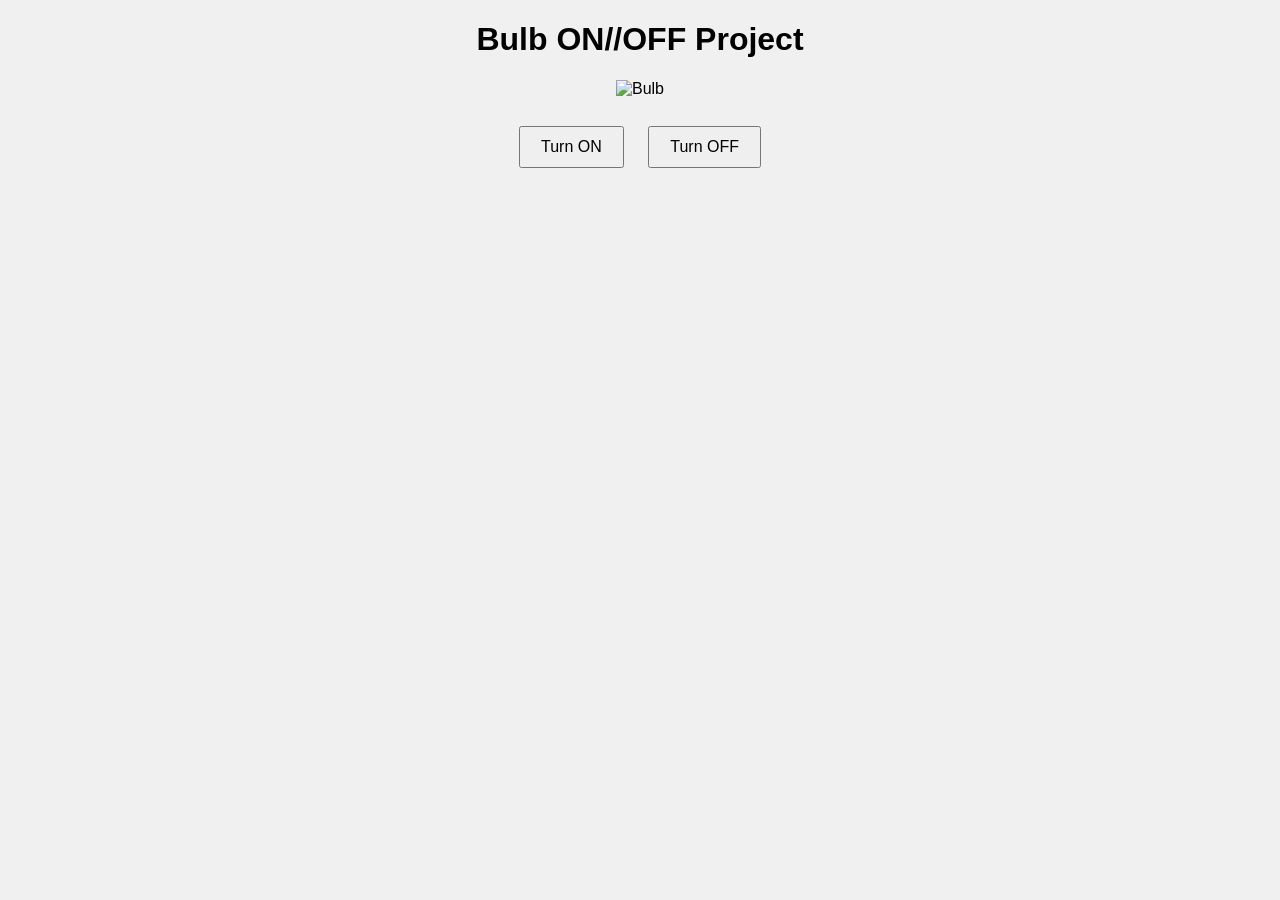
==== index.html @ d13bc707 "Add files via upload" ====
<!DOCTYPE html>
<html>
    <head>
        <title>Bulb ON OFF</title>
        <link rel="stylesheet" href="style.css">
        <body>
            <h1>Bulb ON//OFF Project</h1>
            <img id="bulb" src="https://www.w3schools.com/js/pic_bulboff.gif" alt="Bulb">
            <br><br>
            <button onclick="turnOn()">Turn ON</button>
            <button onclick="turnOff()">Turn OFF</button>
            <script src="script.js"></script>
        </body>
    </head>
</html>
---- style.css ----
body{
    text-align: center;
    font-family: arial;
    background-color: #f0f0f0;
}
img{
    width: 150px;
}
button{
    padding: 10px 20px;
    margin: 10px;
    font-size: 16px;
    cursor: pointer;
}
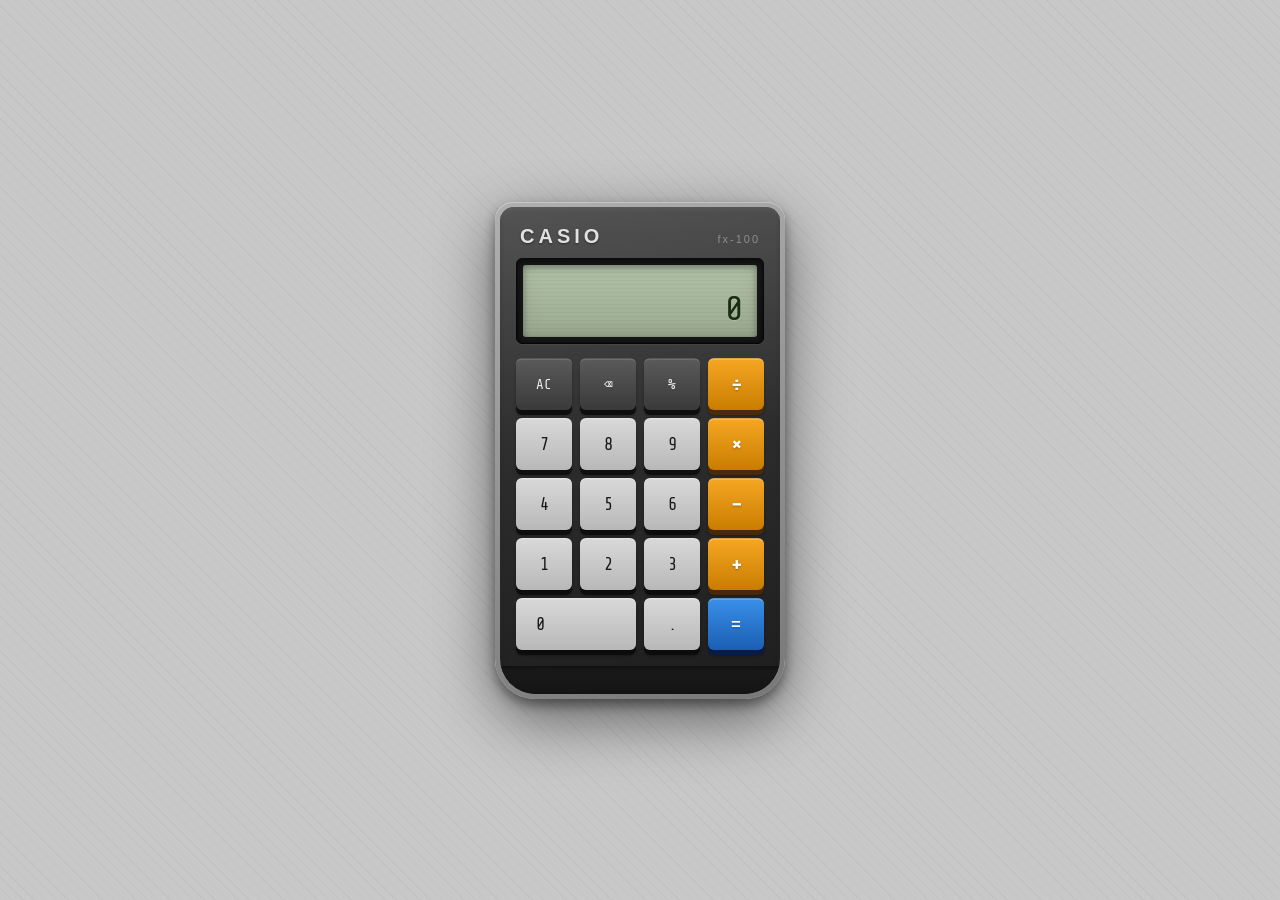
==== commit 3382ca96: "Add files via upload" ====
--- a/index.html
+++ b/index.html
@@ -1,15 +1,69 @@
 <!DOCTYPE html>
-<html>
-    <head>
-        <title>Bulb ON OFF</title>
-        <link rel="stylesheet" href="style.css">
-        <body>
-            <h1>Bulb ON//OFF Project</h1>
-            <img id="bulb" src="https://www.w3schools.com/js/pic_bulboff.gif" alt="Bulb">
-            <br><br>
-            <button onclick="turnOn()">Turn ON</button>
-            <button onclick="turnOff()">Turn OFF</button>
-            <script src="script.js"></script>
-        </body>
-    </head>
+<html lang="en">
+<head>
+  <meta charset="UTF-8" />
+  <meta name="viewport" content="width=device-width, initial-scale=1.0"/>
+  <title>Calculator</title>
+  <link rel="stylesheet" href="style.css" />
+</head>
+<body>
+
+  <div class="body-outer">
+    <div class="body-inner">
+
+      <!-- Brand -->
+      <div class="brand">
+        <span class="brand-name">CASIO</span>
+        <span class="brand-model">fx-100</span>
+      </div>
+
+      <!-- LCD Screen -->
+      <div class="screen-bezel">
+        <div class="screen">
+          <div class="screen-expr" id="expression">&nbsp;</div>
+          <div class="screen-result" id="result">0</div>
+        </div>
+      </div>
+
+      <!-- Buttons -->
+      <div class="keypad">
+
+        <!-- Row 1 -->
+        <button class="key key-fn" data-action="clear">AC</button>
+        <button class="key key-fn" data-action="delete">⌫</button>
+        <button class="key key-fn" data-value="%">%</button>
+        <button class="key key-op" data-value="/">÷</button>
+
+        <!-- Row 2 -->
+        <button class="key key-num" data-value="7">7</button>
+        <button class="key key-num" data-value="8">8</button>
+        <button class="key key-num" data-value="9">9</button>
+        <button class="key key-op" data-value="*">×</button>
+
+        <!-- Row 3 -->
+        <button class="key key-num" data-value="4">4</button>
+        <button class="key key-num" data-value="5">5</button>
+        <button class="key key-num" data-value="6">6</button>
+        <button class="key key-op" data-value="-">−</button>
+
+        <!-- Row 4 -->
+        <button class="key key-num" data-value="1">1</button>
+        <button class="key key-num" data-value="2">2</button>
+        <button class="key key-num" data-value="3">3</button>
+        <button class="key key-op" data-value="+">+</button>
+
+        <!-- Row 5 -->
+        <button class="key key-num key-zero" data-value="0">0</button>
+        <button class="key key-num" data-value=".">.</button>
+        <button class="key key-eq" data-action="equals">=</button>
+
+      </div>
+
+      <!-- Bottom lip -->
+      <div class="bottom-lip"></div>
+    </div>
+  </div>
+
+  <script src="script.js"></script>
+</body>
 </html>
--- a/style.css
+++ b/style.css
@@ -1,14 +1,257 @@
-body{
-    text-align: center;
-    font-family: arial;
-    background-color: #f0f0f0;
-}
-img{
-    width: 150px;
-}
-button{
-    padding: 10px 20px;
-    margin: 10px;
-    font-size: 16px;
-    cursor: pointer;
-}
+@import url('https://fonts.googleapis.com/css2?family=Share+Tech+Mono&display=swap');
+
+*, *::before, *::after {
+  box-sizing: border-box;
+  margin: 0;
+  padding: 0;
+}
+
+body {
+  min-height: 100vh;
+  display: flex;
+  align-items: center;
+  justify-content: center;
+  background: #c8c8c8;
+  background-image:
+    repeating-linear-gradient(
+      45deg,
+      rgba(0,0,0,0.03) 0px,
+      rgba(0,0,0,0.03) 1px,
+      transparent 1px,
+      transparent 8px
+    );
+  font-family: 'Share Tech Mono', monospace;
+}
+
+/* ── Outer body (casing shadow/depth) ── */
+.body-outer {
+  border-radius: 18px 18px 40px 40px;
+  padding: 5px;
+  background: linear-gradient(160deg, #b0b0b0 0%, #787878 100%);
+  box-shadow:
+    0 20px 60px rgba(0,0,0,0.5),
+    0 6px 12px rgba(0,0,0,0.4),
+    inset 0 1px 0 rgba(255,255,255,0.3);
+}
+
+/* ── Main plastic body ── */
+.body-inner {
+  width: 280px;
+  border-radius: 14px 14px 36px 36px;
+  background: linear-gradient(170deg, #4a4a4a 0%, #2c2c2c 50%, #1e1e1e 100%);
+  padding: 18px 16px 0 16px;
+  box-shadow:
+    inset 0 2px 4px rgba(255,255,255,0.08),
+    inset 0 -2px 4px rgba(0,0,0,0.4);
+  position: relative;
+  overflow: hidden;
+}
+
+/* Subtle plastic texture highlight */
+.body-inner::before {
+  content: '';
+  position: absolute;
+  top: 0; left: 0; right: 0;
+  height: 45%;
+  background: linear-gradient(180deg, rgba(255,255,255,0.05) 0%, transparent 100%);
+  border-radius: 14px 14px 0 0;
+  pointer-events: none;
+}
+
+/* ── Brand label ── */
+.brand {
+  display: flex;
+  justify-content: space-between;
+  align-items: baseline;
+  padding: 0 4px 10px;
+}
+.brand-name {
+  font-size: 20px;
+  font-weight: 900;
+  letter-spacing: 4px;
+  color: #e0e0e0;
+  font-family: Arial Black, sans-serif;
+  text-shadow: 0 1px 2px rgba(0,0,0,0.5);
+}
+.brand-model {
+  font-size: 11px;
+  color: #888;
+  letter-spacing: 2px;
+  font-family: Arial, sans-serif;
+}
+
+/* ── Screen bezel ── */
+.screen-bezel {
+  background: #111;
+  border-radius: 6px;
+  padding: 6px;
+  margin-bottom: 14px;
+  box-shadow:
+    inset 0 3px 8px rgba(0,0,0,0.9),
+    inset 0 1px 3px rgba(0,0,0,0.6),
+    0 1px 0 rgba(255,255,255,0.05);
+  border: 1px solid #000;
+}
+
+/* ── LCD Screen ── */
+.screen {
+  background: #a8b89a;
+  background-image: linear-gradient(180deg, #b2c2a8 0%, #9aaa90 100%);
+  border-radius: 3px;
+  padding: 10px 12px 8px;
+  min-height: 72px;
+  display: flex;
+  flex-direction: column;
+  justify-content: flex-end;
+  align-items: flex-end;
+  box-shadow:
+    inset 0 2px 6px rgba(0,0,0,0.35),
+    inset 0 0 20px rgba(0,0,0,0.1);
+  position: relative;
+  overflow: hidden;
+}
+
+/* LCD scanline overlay */
+.screen::after {
+  content: '';
+  position: absolute;
+  inset: 0;
+  background: repeating-linear-gradient(
+    180deg,
+    transparent 0px,
+    transparent 3px,
+    rgba(0,0,0,0.04) 3px,
+    rgba(0,0,0,0.04) 4px
+  );
+  pointer-events: none;
+}
+
+.screen-expr {
+  font-size: 11px;
+  color: #4a5e40;
+  min-height: 16px;
+  text-align: right;
+  letter-spacing: 0.5px;
+  opacity: 0.85;
+}
+
+.screen-result {
+  font-size: 34px;
+  color: #1a2e14;
+  text-align: right;
+  line-height: 1.1;
+  letter-spacing: 2px;
+  text-shadow: 0 1px 0 rgba(255,255,255,0.2);
+  word-break: break-all;
+}
+
+/* ── Keypad ── */
+.keypad {
+  display: grid;
+  grid-template-columns: repeat(4, 1fr);
+  gap: 8px;
+  padding-bottom: 16px;
+}
+
+/* ── Base key style ── */
+.key {
+  border: none;
+  border-radius: 6px;
+  height: 52px;
+  font-family: 'Share Tech Mono', monospace;
+  font-size: 17px;
+  cursor: pointer;
+  position: relative;
+  transition: transform 0.07s ease, box-shadow 0.07s ease;
+  user-select: none;
+  -webkit-tap-highlight-color: transparent;
+  outline: none;
+
+  /* 3D raised effect */
+  box-shadow:
+    0 5px 0 rgba(0,0,0,0.5),
+    0 6px 3px rgba(0,0,0,0.3),
+    inset 0 1px 0 rgba(255,255,255,0.15);
+}
+
+.key:active, .key.pressed {
+  transform: translateY(4px);
+  box-shadow:
+    0 1px 0 rgba(0,0,0,0.5),
+    0 2px 2px rgba(0,0,0,0.2),
+    inset 0 1px 0 rgba(0,0,0,0.2);
+}
+
+/* ── Number keys — light grey ── */
+.key-num {
+  background: linear-gradient(180deg, #d8d8d8 0%, #b8b8b8 100%);
+  color: #1a1a1a;
+  border-top: 1px solid rgba(255,255,255,0.6);
+}
+.key-num:hover {
+  background: linear-gradient(180deg, #e2e2e2 0%, #c4c4c4 100%);
+}
+
+/* ── Function keys (AC, del, %) — dark grey ── */
+.key-fn {
+  background: linear-gradient(180deg, #5a5a5a 0%, #3a3a3a 100%);
+  color: #f0f0f0;
+  font-size: 14px;
+  border-top: 1px solid rgba(255,255,255,0.15);
+  box-shadow:
+    0 5px 0 rgba(0,0,0,0.6),
+    0 6px 3px rgba(0,0,0,0.3),
+    inset 0 1px 0 rgba(255,255,255,0.12);
+}
+.key-fn:hover {
+  background: linear-gradient(180deg, #666 0%, #444 100%);
+}
+
+/* ── Operator keys — orange/amber ── */
+.key-op {
+  background: linear-gradient(180deg, #f5a623 0%, #c97d00 100%);
+  color: #fff;
+  font-size: 20px;
+  font-weight: bold;
+  border-top: 1px solid rgba(255,255,255,0.3);
+  box-shadow:
+    0 5px 0 rgba(100,50,0,0.6),
+    0 6px 3px rgba(0,0,0,0.3),
+    inset 0 1px 0 rgba(255,255,255,0.2);
+  text-shadow: 0 1px 2px rgba(0,0,0,0.3);
+}
+.key-op:hover {
+  background: linear-gradient(180deg, #ffb535 0%, #d98d10 100%);
+}
+
+/* ── Equals key — blue, spans 1 col ── */
+.key-eq {
+  background: linear-gradient(180deg, #3a8fe8 0%, #1a5fb4 100%);
+  color: #fff;
+  font-size: 22px;
+  border-top: 1px solid rgba(255,255,255,0.3);
+  box-shadow:
+    0 5px 0 rgba(0,30,100,0.6),
+    0 6px 3px rgba(0,0,0,0.3),
+    inset 0 1px 0 rgba(255,255,255,0.2);
+  text-shadow: 0 1px 2px rgba(0,0,0,0.3);
+}
+.key-eq:hover {
+  background: linear-gradient(180deg, #4fa0f8 0%, #2a6fc8 100%);
+}
+
+/* ── Zero key spans 2 columns ── */
+.key-zero {
+  grid-column: span 2;
+  text-align: left;
+  padding-left: 20px;
+}
+
+/* ── Bottom lip / rounded base ── */
+.bottom-lip {
+  height: 28px;
+  margin: 0 -16px;
+  background: linear-gradient(180deg, #1a1a1a 0%, #141414 100%);
+  border-radius: 0 0 32px 32px;
+  box-shadow: inset 0 2px 4px rgba(0,0,0,0.4);
+}
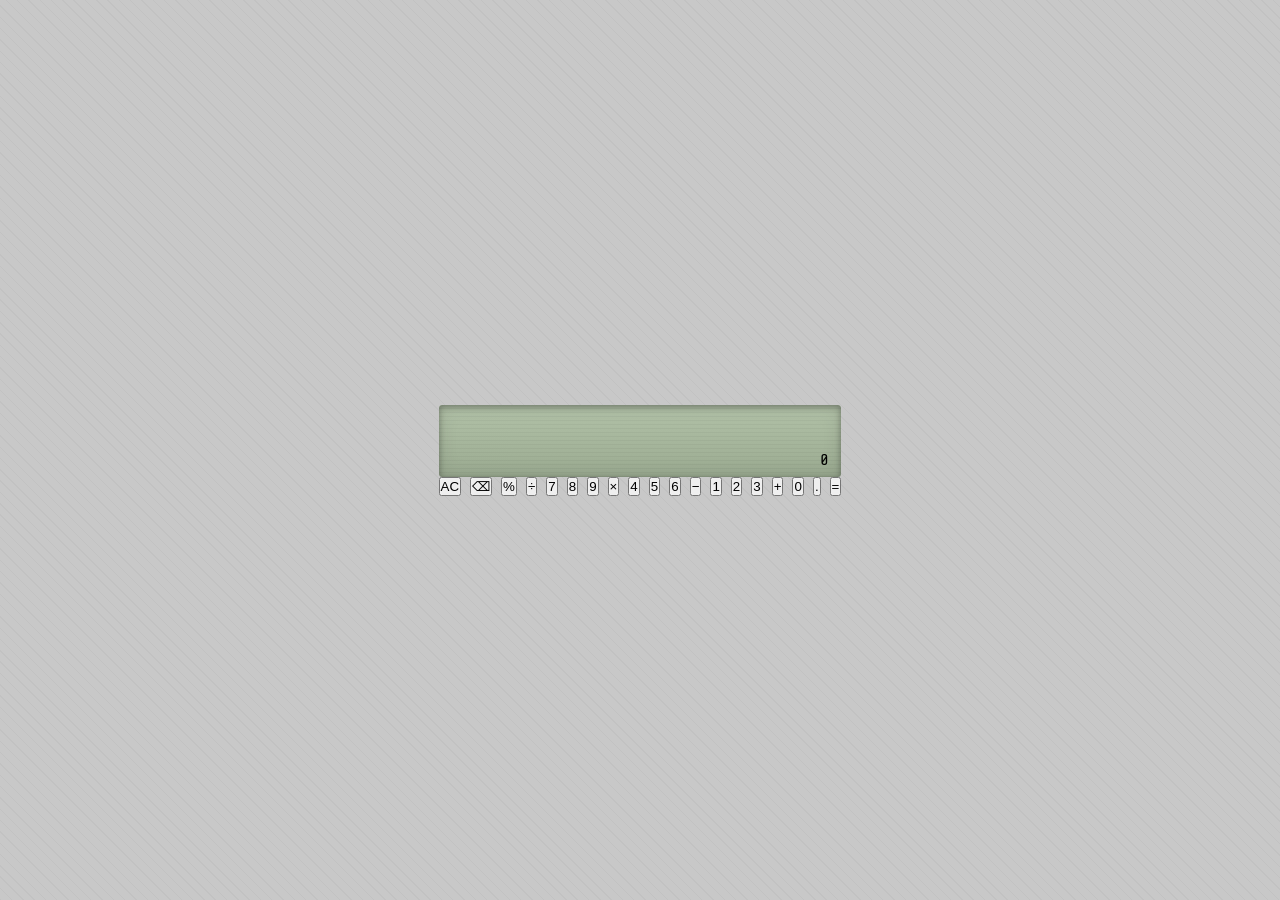
==== commit 3bf7299e: "Update index.html" ====
--- a/index.html
+++ b/index.html
@@ -2,68 +2,45 @@
 <html lang="en">
 <head>
   <meta charset="UTF-8" />
-  <meta name="viewport" content="width=device-width, initial-scale=1.0"/>
   <title>Calculator</title>
   <link rel="stylesheet" href="style.css" />
 </head>
 <body>
 
-  <div class="body-outer">
-    <div class="body-inner">
+  <div class="calculator">
 
-      <!-- Brand -->
-      <div class="brand">
-        <span class="brand-name">CASIO</span>
-        <span class="brand-model">fx-100</span>
-      </div>
+    <!-- Screen -->
+    <div class="screen" id="screen">0</div>
 
-      <!-- LCD Screen -->
-      <div class="screen-bezel">
-        <div class="screen">
-          <div class="screen-expr" id="expression">&nbsp;</div>
-          <div class="screen-result" id="result">0</div>
-        </div>
-      </div>
+    <!-- Buttons -->
+    <div class="buttons">
+      <button onclick="clearScreen()">AC</button>
+      <button onclick="deleteLast()">⌫</button>
+      <button onclick="press('%')">%</button>
+      <button onclick="press('/')">÷</button>
 
-      <!-- Buttons -->
-      <div class="keypad">
+      <button onclick="press('7')">7</button>
+      <button onclick="press('8')">8</button>
+      <button onclick="press('9')">9</button>
+      <button onclick="press('*')">×</button>
 
-        <!-- Row 1 -->
-        <button class="key key-fn" data-action="clear">AC</button>
-        <button class="key key-fn" data-action="delete">⌫</button>
-        <button class="key key-fn" data-value="%">%</button>
-        <button class="key key-op" data-value="/">÷</button>
+      <button onclick="press('4')">4</button>
+      <button onclick="press('5')">5</button>
+      <button onclick="press('6')">6</button>
+      <button onclick="press('-')">−</button>
 
-        <!-- Row 2 -->
-        <button class="key key-num" data-value="7">7</button>
-        <button class="key key-num" data-value="8">8</button>
-        <button class="key key-num" data-value="9">9</button>
-        <button class="key key-op" data-value="*">×</button>
+      <button onclick="press('1')">1</button>
+      <button onclick="press('2')">2</button>
+      <button onclick="press('3')">3</button>
+      <button onclick="press('+')">+</button>
 
-        <!-- Row 3 -->
-        <button class="key key-num" data-value="4">4</button>
-        <button class="key key-num" data-value="5">5</button>
-        <button class="key key-num" data-value="6">6</button>
-        <button class="key key-op" data-value="-">−</button>
+      <button class="zero" onclick="press('0')">0</button>
+      <button onclick="press('.')">.</button>
+      <button class="equals" onclick="calculate()">=</button>
+    </div>
 
-        <!-- Row 4 -->
-        <button class="key key-num" data-value="1">1</button>
-        <button class="key key-num" data-value="2">2</button>
-        <button class="key key-num" data-value="3">3</button>
-        <button class="key key-op" data-value="+">+</button>
-
-        <!-- Row 5 -->
-        <button class="key key-num key-zero" data-value="0">0</button>
-        <button class="key key-num" data-value=".">.</button>
-        <button class="key key-eq" data-action="equals">=</button>
-
-      </div>
-
-      <!-- Bottom lip -->
-      <div class="bottom-lip"></div>
-    </div>
   </div>
 
   <script src="script.js"></script>
 </body>
-</html>+</html>
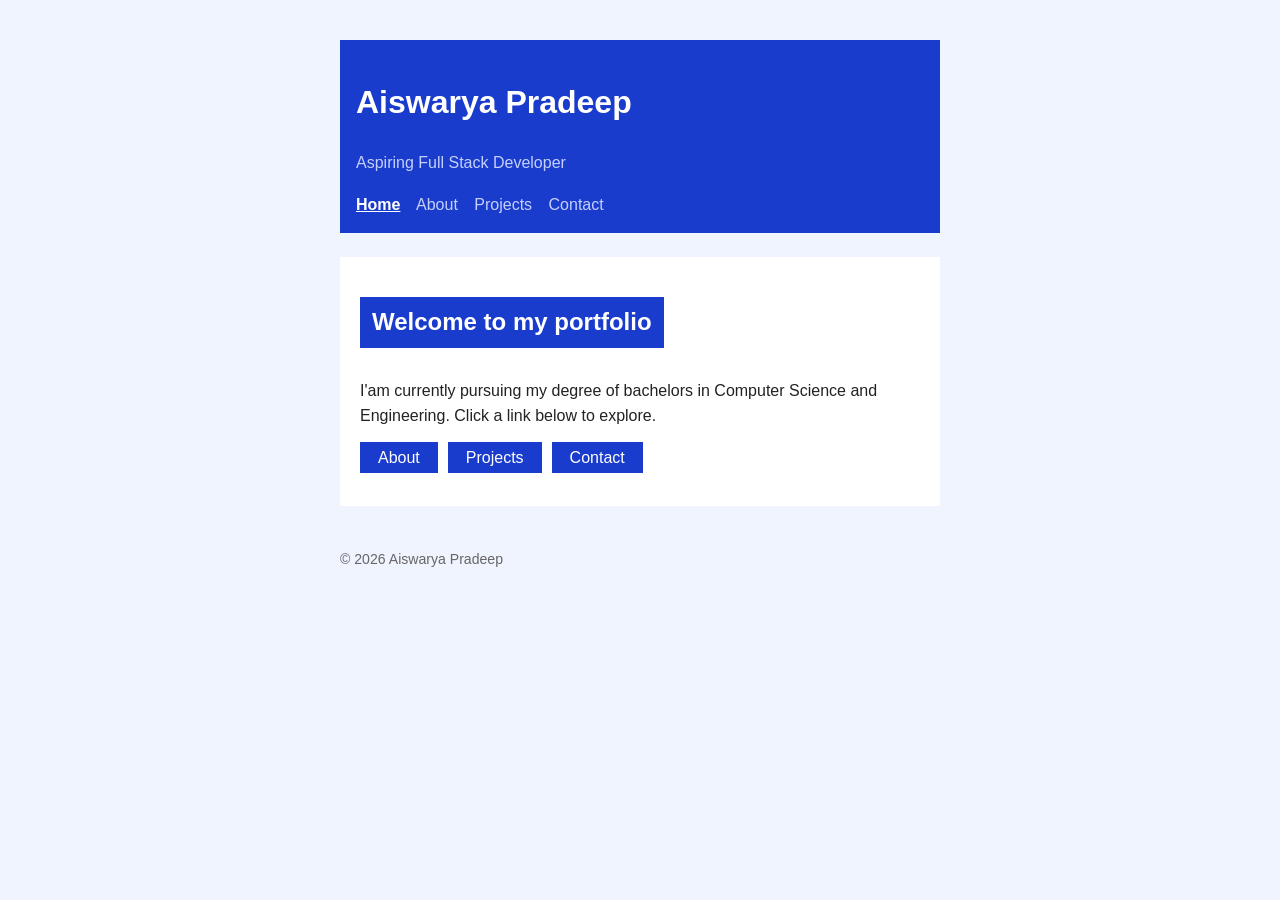
==== commit f5b4a984: "Add files via upload" ====
--- a/index.html
+++ b/index.html
@@ -1,46 +1,36 @@
 <!DOCTYPE html>
 <html lang="en">
 <head>
-  <meta charset="UTF-8" />
-  <title>Calculator</title>
-  <link rel="stylesheet" href="style.css" />
+  <title>Portfolio</title>
+  <link rel="stylesheet" href="style.css"/>
 </head>
 <body>
 
-  <div class="calculator">
+  <header>
+    <h1>Aiswarya Pradeep</h1>
+    <p>Aspiring Full Stack Developer</p>
+    <nav>
+      <a href="index.html" class="active">Home</a>
+      <a href="about.html">About</a>
+      <a href="projects.html">Projects</a>
+      <a href="contact.html">Contact</a>
+    </nav>
+  </header>
 
-    <!-- Screen -->
-    <div class="screen" id="screen">0</div>
+  <main>
+    <h2>Welcome to my portfolio</h2>
+    <p>I'am currently pursuing my degree of bachelors in Computer Science and Engineering. Click a link below to explore.</p>
 
-    <!-- Buttons -->
-    <div class="buttons">
-      <button onclick="clearScreen()">AC</button>
-      <button onclick="deleteLast()">⌫</button>
-      <button onclick="press('%')">%</button>
-      <button onclick="press('/')">÷</button>
+    <ul class="page-links">
+      <li><a href="about.html">About</a></li>
+      <li><a href="projects.html">Projects</a></li>
+      <li><a href="contact.html">Contact</a></li>
+    </ul>
+  </main>
 
-      <button onclick="press('7')">7</button>
-      <button onclick="press('8')">8</button>
-      <button onclick="press('9')">9</button>
-      <button onclick="press('*')">×</button>
+  <footer>
+    <p>&copy; 2026 Aiswarya Pradeep</p>
+  </footer>
 
-      <button onclick="press('4')">4</button>
-      <button onclick="press('5')">5</button>
-      <button onclick="press('6')">6</button>
-      <button onclick="press('-')">−</button>
-
-      <button onclick="press('1')">1</button>
-      <button onclick="press('2')">2</button>
-      <button onclick="press('3')">3</button>
-      <button onclick="press('+')">+</button>
-
-      <button class="zero" onclick="press('0')">0</button>
-      <button onclick="press('.')">.</button>
-      <button class="equals" onclick="calculate()">=</button>
-    </div>
-
-  </div>
-
-  <script src="script.js"></script>
 </body>
-</html>
+</html>
--- a/style.css
+++ b/style.css
@@ -1,257 +1,86 @@
-@import url('https://fonts.googleapis.com/css2?family=Share+Tech+Mono&display=swap');
-
-*, *::before, *::after {
-  box-sizing: border-box;
-  margin: 0;
-  padding: 0;
+body {
+  font-family: sans-serif;
+  max-width: 600px;
+  margin: 40px auto;
+  padding: 0 20px;
+  background: #f0f4ff;
+  color: #222;
+  line-height: 1.6;
 }
 
-body {
-  min-height: 100vh;
-  display: flex;
-  align-items: center;
-  justify-content: center;
-  background: #c8c8c8;
-  background-image:
-    repeating-linear-gradient(
-      45deg,
-      rgba(0,0,0,0.03) 0px,
-      rgba(0,0,0,0.03) 1px,
-      transparent 1px,
-      transparent 8px
-    );
-  font-family: 'Share Tech Mono', monospace;
+header {
+  background: #1a3ccc;
+  color: #fff;
+  padding: 16px;
+  margin-bottom: 24px;
 }
 
-/* ── Outer body (casing shadow/depth) ── */
-.body-outer {
-  border-radius: 18px 18px 40px 40px;
-  padding: 5px;
-  background: linear-gradient(160deg, #b0b0b0 0%, #787878 100%);
-  box-shadow:
-    0 20px 60px rgba(0,0,0,0.5),
-    0 6px 12px rgba(0,0,0,0.4),
-    inset 0 1px 0 rgba(255,255,255,0.3);
+header p { color: #c5d0ff; }
+
+nav a {
+  margin-right: 12px;
+  color: #c5d0ff;
+  text-decoration: none;
 }
 
-/* ── Main plastic body ── */
-.body-inner {
-  width: 280px;
-  border-radius: 14px 14px 36px 36px;
-  background: linear-gradient(170deg, #4a4a4a 0%, #2c2c2c 50%, #1e1e1e 100%);
-  padding: 18px 16px 0 16px;
-  box-shadow:
-    inset 0 2px 4px rgba(255,255,255,0.08),
-    inset 0 -2px 4px rgba(0,0,0,0.4);
-  position: relative;
-  overflow: hidden;
+nav a:hover, nav a.active {
+  color: #fff;
+  text-decoration: underline;
 }
 
-/* Subtle plastic texture highlight */
-.body-inner::before {
-  content: '';
-  position: absolute;
-  top: 0; left: 0; right: 0;
-  height: 45%;
-  background: linear-gradient(180deg, rgba(255,255,255,0.05) 0%, transparent 100%);
-  border-radius: 14px 14px 0 0;
-  pointer-events: none;
+nav a.active { font-weight: bold; }
+
+main {
+  background: #fff;
+  padding: 20px;
+  margin-bottom: 20px;
 }
 
-/* ── Brand label ── */
-.brand {
-  display: flex;
-  justify-content: space-between;
-  align-items: baseline;
-  padding: 0 4px 10px;
-}
-.brand-name {
-  font-size: 20px;
-  font-weight: 900;
-  letter-spacing: 4px;
-  color: #e0e0e0;
-  font-family: Arial Black, sans-serif;
-  text-shadow: 0 1px 2px rgba(0,0,0,0.5);
-}
-.brand-model {
-  font-size: 11px;
-  color: #888;
-  letter-spacing: 2px;
-  font-family: Arial, sans-serif;
+main h2 {
+  background: #1a3ccc;
+  color: #fff;
+  padding: 6px 12px;
+  display: inline-block;
+  margin-bottom: 14px;
 }
 
-/* ── Screen bezel ── */
-.screen-bezel {
-  background: #111;
-  border-radius: 6px;
-  padding: 6px;
-  margin-bottom: 14px;
-  box-shadow:
-    inset 0 3px 8px rgba(0,0,0,0.9),
-    inset 0 1px 3px rgba(0,0,0,0.6),
-    0 1px 0 rgba(255,255,255,0.05);
-  border: 1px solid #000;
+.page-links {
+  list-style: none;
+  padding: 0;
+  display: flex;
+  gap: 10px;
+  margin-top: 14px;
 }
 
-/* ── LCD Screen ── */
-.screen {
-  background: #a8b89a;
-  background-image: linear-gradient(180deg, #b2c2a8 0%, #9aaa90 100%);
-  border-radius: 3px;
-  padding: 10px 12px 8px;
-  min-height: 72px;
-  display: flex;
-  flex-direction: column;
-  justify-content: flex-end;
-  align-items: flex-end;
-  box-shadow:
-    inset 0 2px 6px rgba(0,0,0,0.35),
-    inset 0 0 20px rgba(0,0,0,0.1);
-  position: relative;
-  overflow: hidden;
+.page-links a {
+  background: #1a3ccc;
+  color: #fff;
+  padding: 7px 18px;
+  text-decoration: none;
 }
 
-/* LCD scanline overlay */
-.screen::after {
-  content: '';
-  position: absolute;
-  inset: 0;
-  background: repeating-linear-gradient(
-    180deg,
-    transparent 0px,
-    transparent 3px,
-    rgba(0,0,0,0.04) 3px,
-    rgba(0,0,0,0.04) 4px
-  );
-  pointer-events: none;
+.page-links a:hover { background: #142fa3; }
+
+input, textarea {
+  display: block;
+  width: 100%;
+  margin-top: 8px;
+  padding: 8px;
+  font-size: 1rem;
+  border: 1px solid #ccc;
 }
 
-.screen-expr {
-  font-size: 11px;
-  color: #4a5e40;
-  min-height: 16px;
-  text-align: right;
-  letter-spacing: 0.5px;
-  opacity: 0.85;
+button {
+  margin-top: 10px;
+  padding: 8px 18px;
+  background: #1a3ccc;
+  color: #fff;
+  border: none;
+  cursor: pointer;
 }
 
-.screen-result {
-  font-size: 34px;
-  color: #1a2e14;
-  text-align: right;
-  line-height: 1.1;
-  letter-spacing: 2px;
-  text-shadow: 0 1px 0 rgba(255,255,255,0.2);
-  word-break: break-all;
-}
+button:hover { background: #142fa3; }
 
-/* ── Keypad ── */
-.keypad {
-  display: grid;
-  grid-template-columns: repeat(4, 1fr);
-  gap: 8px;
-  padding-bottom: 16px;
-}
+#success { display: none; color: green; margin-top: 8px; }
 
-/* ── Base key style ── */
-.key {
-  border: none;
-  border-radius: 6px;
-  height: 52px;
-  font-family: 'Share Tech Mono', monospace;
-  font-size: 17px;
-  cursor: pointer;
-  position: relative;
-  transition: transform 0.07s ease, box-shadow 0.07s ease;
-  user-select: none;
-  -webkit-tap-highlight-color: transparent;
-  outline: none;
-
-  /* 3D raised effect */
-  box-shadow:
-    0 5px 0 rgba(0,0,0,0.5),
-    0 6px 3px rgba(0,0,0,0.3),
-    inset 0 1px 0 rgba(255,255,255,0.15);
-}
-
-.key:active, .key.pressed {
-  transform: translateY(4px);
-  box-shadow:
-    0 1px 0 rgba(0,0,0,0.5),
-    0 2px 2px rgba(0,0,0,0.2),
-    inset 0 1px 0 rgba(0,0,0,0.2);
-}
-
-/* ── Number keys — light grey ── */
-.key-num {
-  background: linear-gradient(180deg, #d8d8d8 0%, #b8b8b8 100%);
-  color: #1a1a1a;
-  border-top: 1px solid rgba(255,255,255,0.6);
-}
-.key-num:hover {
-  background: linear-gradient(180deg, #e2e2e2 0%, #c4c4c4 100%);
-}
-
-/* ── Function keys (AC, del, %) — dark grey ── */
-.key-fn {
-  background: linear-gradient(180deg, #5a5a5a 0%, #3a3a3a 100%);
-  color: #f0f0f0;
-  font-size: 14px;
-  border-top: 1px solid rgba(255,255,255,0.15);
-  box-shadow:
-    0 5px 0 rgba(0,0,0,0.6),
-    0 6px 3px rgba(0,0,0,0.3),
-    inset 0 1px 0 rgba(255,255,255,0.12);
-}
-.key-fn:hover {
-  background: linear-gradient(180deg, #666 0%, #444 100%);
-}
-
-/* ── Operator keys — orange/amber ── */
-.key-op {
-  background: linear-gradient(180deg, #f5a623 0%, #c97d00 100%);
-  color: #fff;
-  font-size: 20px;
-  font-weight: bold;
-  border-top: 1px solid rgba(255,255,255,0.3);
-  box-shadow:
-    0 5px 0 rgba(100,50,0,0.6),
-    0 6px 3px rgba(0,0,0,0.3),
-    inset 0 1px 0 rgba(255,255,255,0.2);
-  text-shadow: 0 1px 2px rgba(0,0,0,0.3);
-}
-.key-op:hover {
-  background: linear-gradient(180deg, #ffb535 0%, #d98d10 100%);
-}
-
-/* ── Equals key — blue, spans 1 col ── */
-.key-eq {
-  background: linear-gradient(180deg, #3a8fe8 0%, #1a5fb4 100%);
-  color: #fff;
-  font-size: 22px;
-  border-top: 1px solid rgba(255,255,255,0.3);
-  box-shadow:
-    0 5px 0 rgba(0,30,100,0.6),
-    0 6px 3px rgba(0,0,0,0.3),
-    inset 0 1px 0 rgba(255,255,255,0.2);
-  text-shadow: 0 1px 2px rgba(0,0,0,0.3);
-}
-.key-eq:hover {
-  background: linear-gradient(180deg, #4fa0f8 0%, #2a6fc8 100%);
-}
-
-/* ── Zero key spans 2 columns ── */
-.key-zero {
-  grid-column: span 2;
-  text-align: left;
-  padding-left: 20px;
-}
-
-/* ── Bottom lip / rounded base ── */
-.bottom-lip {
-  height: 28px;
-  margin: 0 -16px;
-  background: linear-gradient(180deg, #1a1a1a 0%, #141414 100%);
-  border-radius: 0 0 32px 32px;
-  box-shadow: inset 0 2px 4px rgba(0,0,0,0.4);
-}+footer { color: #666; font-size: 0.88rem; padding-top: 8px; }
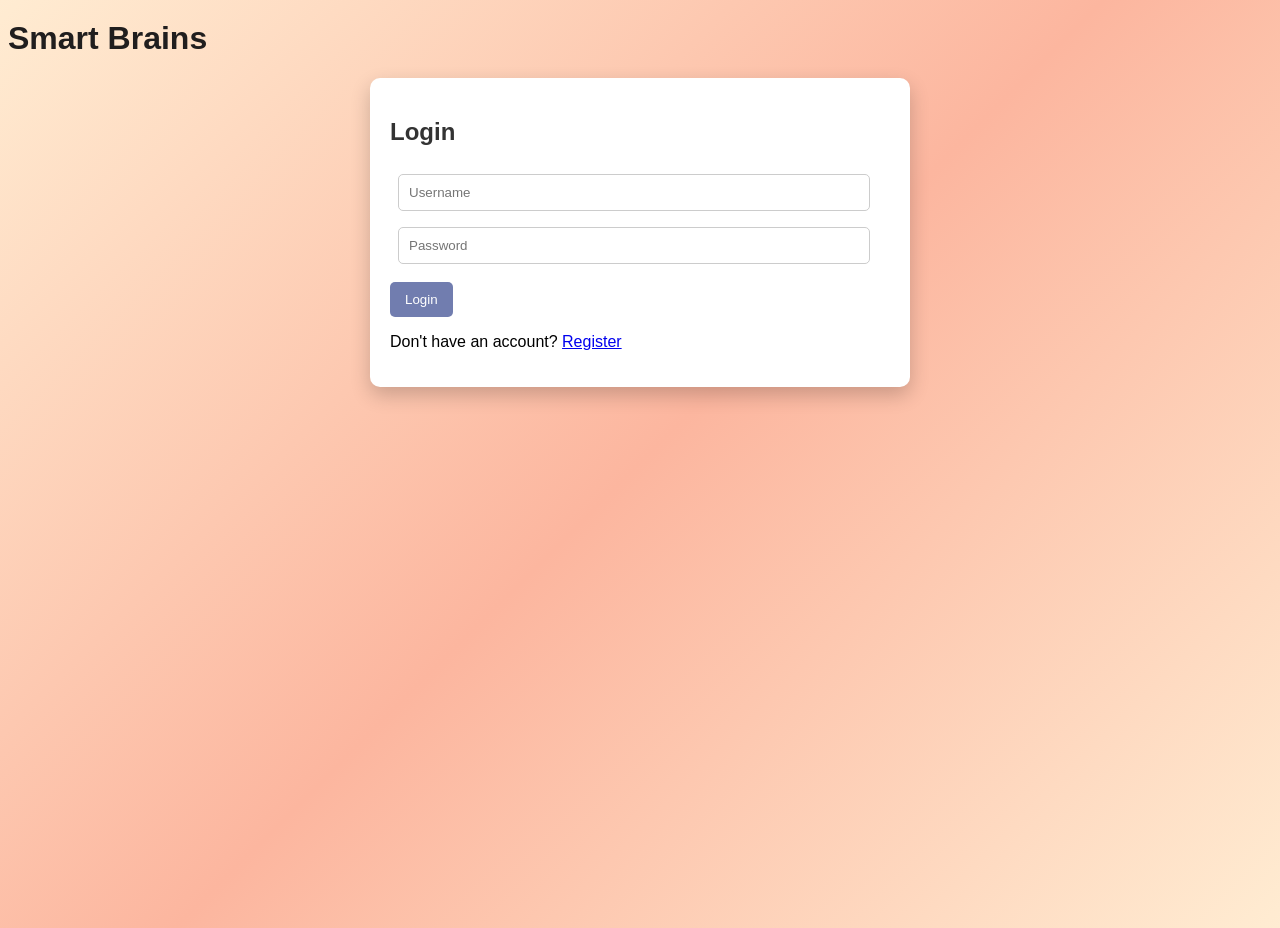
==== commit f8206da2: "Add files via upload" ====
--- a/index.html
+++ b/index.html
@@ -1,36 +1,41 @@
 <!DOCTYPE html>
-<html lang="en">
+<html>
 <head>
-  <title>Portfolio</title>
-  <link rel="stylesheet" href="style.css"/>
+    <title>Smart Brains</title>
+    <link rel="stylesheet" href="style.css">
 </head>
 <body>
 
-  <header>
-    <h1>Aiswarya Pradeep</h1>
-    <p>Aspiring Full Stack Developer</p>
-    <nav>
-      <a href="index.html" class="active">Home</a>
-      <a href="about.html">About</a>
-      <a href="projects.html">Projects</a>
-      <a href="contact.html">Contact</a>
-    </nav>
-  </header>
+<h1>Study Planner</h1>
+<a href="dashboard.html">
+    <button>📊 View Progress</button>
+</a>
 
-  <main>
-    <h2>Welcome to my portfolio</h2>
-    <p>I'am currently pursuing my degree of bachelors in Computer Science and Engineering. Click a link below to explore.</p>
+<div class="container">
+    <input type="text" id="subject" placeholder="Subject">
+    
+    <select id="day">
+        <option>Monday</option>
+        <option>Tuesday</option>
+        <option>Wednesday</option>
+        <option>Thursday</option>
+        <option>Friday</option>
+        <option>Saturday</option>
+        <option>Sunday</option>
+    </select>
 
-    <ul class="page-links">
-      <li><a href="about.html">About</a></li>
-      <li><a href="projects.html">Projects</a></li>
-      <li><a href="contact.html">Contact</a></li>
-    </ul>
-  </main>
+    <input type="number" id="hours" placeholder="Hours">
 
-  <footer>
-    <p>&copy; 2026 Aiswarya Pradeep</p>
-  </footer>
+    <button onclick="addTask()">Add Task</button>
+</div>
 
+<h2 style="color:rgb(37, 35, 35);">📅 Weekly Plan</h2>
+<ul id="taskList"></ul>
+
+<h2>⏱ Focus Timer</h2>
+<div id="timer">25:00</div>
+<button onclick="startTimer()">Start Pomodoro</button>
+
+<script src="script.js"></script>
 </body>
-</html>+</html>
--- a/style.css
+++ b/style.css
@@ -1,86 +1,80 @@
 body {
-  font-family: sans-serif;
-  max-width: 600px;
-  margin: 40px auto;
-  padding: 0 20px;
-  background: #f0f4ff;
-  color: #222;
-  line-height: 1.6;
+    font-family: 'Segoe UI', sans-serif;
+    background: linear-gradient(135deg, #ffecd2, #fcb69f, #ffecd2);
+    min-height: 100vh;
+    color: #333;
 }
 
-header {
-  background: #1a3ccc;
-  color: #fff;
-  padding: 16px;
-  margin-bottom: 24px;
+h1 {
+    color: rgb(32, 30, 30);
+    margin-top: 20px;
 }
 
-header p { color: #c5d0ff; }
-
-nav a {
-  margin-right: 12px;
-  color: #c5d0ff;
-  text-decoration: none;
+.container {
+    background: white;
+    padding: 20px;
+    margin: 20px auto;
+    width: 90%;
+    max-width: 500px;
+    border-radius: 10px;
+    box-shadow: 0 8px 20px rgba(0,0,0,0.2);
 }
 
-nav a:hover, nav a.active {
-  color: #fff;
-  text-decoration: underline;
-}
-
-nav a.active { font-weight: bold; }
-
-main {
-  background: #fff;
-  padding: 20px;
-  margin-bottom: 20px;
-}
-
-main h2 {
-  background: #1a3ccc;
-  color: #fff;
-  padding: 6px 12px;
-  display: inline-block;
-  margin-bottom: 14px;
-}
-
-.page-links {
-  list-style: none;
-  padding: 0;
-  display: flex;
-  gap: 10px;
-  margin-top: 14px;
-}
-
-.page-links a {
-  background: #1a3ccc;
-  color: #fff;
-  padding: 7px 18px;
-  text-decoration: none;
-}
-
-.page-links a:hover { background: #142fa3; }
-
-input, textarea {
-  display: block;
-  width: 100%;
-  margin-top: 8px;
-  padding: 8px;
-  font-size: 1rem;
-  border: 1px solid #ccc;
+input, select {
+    width: 90%;
+    padding: 10px;
+    margin: 8px;
+    border-radius: 5px;
+    border: 1px solid #ccc;
 }
 
 button {
-  margin-top: 10px;
-  padding: 8px 18px;
-  background: #1a3ccc;
-  color: #fff;
-  border: none;
-  cursor: pointer;
+    padding: 10px 15px;
+    margin-top: 10px;
+    background: #717daf;
+    color: white;
+    border: none;
+    border-radius: 5px;
+    cursor: pointer;
+    transition: 0.3s;
 }
 
-button:hover { background: #142fa3; }
+button:hover {
+    background: #667eea;
+}
 
-#success { display: none; color: green; margin-top: 8px; }
+ul {
+    padding: 0;
+}
 
-footer { color: #666; font-size: 0.88rem; padding-top: 8px; }+li {
+    background: white;
+    margin: 10px auto;
+    padding: 15px;
+    width: 90%;
+    max-width: 500px;
+    border-radius: 8px;
+    display: flex;
+    justify-content: space-between;
+    align-items: center;
+    box-shadow: 0 5px 15px rgba(0,0,0,0.1);
+}
+
+.task-info {
+    text-align: left;
+}
+
+.delete-btn {
+    background: red;
+    border: none;
+    padding: 6px 10px;
+    color: white;
+    border-radius: 5px;
+    cursor: pointer;
+}
+
+#timer {
+    font-size: 40px;
+    color: white;
+    margin: 20px;
+}
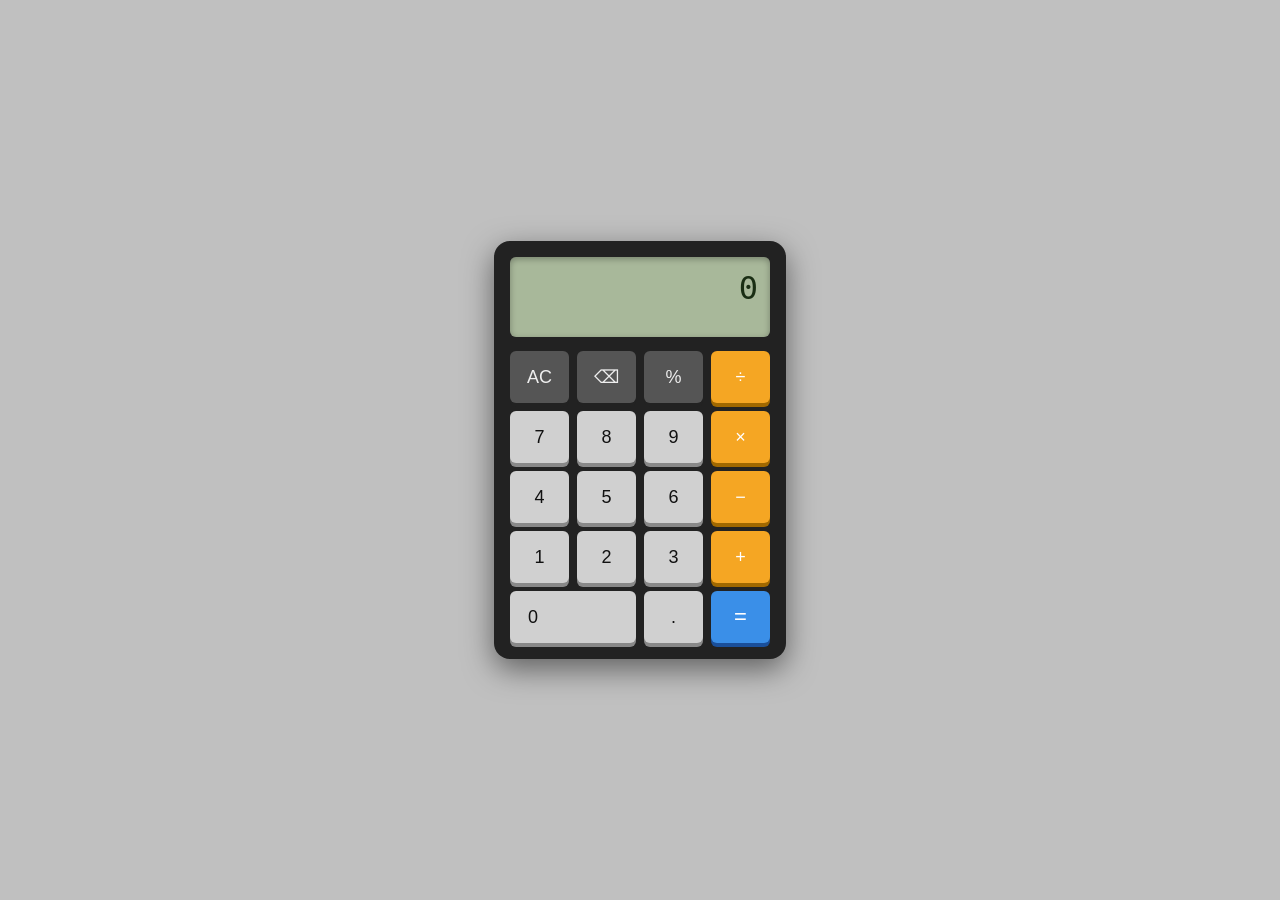
==== commit 39e5afc0: "Merge f1d3595f43c6a3f3661c1ca2700ec0968ea66a89 into d13bc707e01ba4c7032c141721bedfe31a7ccb80" ====
--- a/index.html
+++ b/index.html
@@ -1,41 +1,46 @@
 <!DOCTYPE html>
-<html>
+<html lang="en">
 <head>
-    <title>Smart Brains</title>
-    <link rel="stylesheet" href="style.css">
+  <meta charset="UTF-8" />
+  <title>Calculator</title>
+  <link rel="stylesheet" href="style.css" />
 </head>
 <body>
 
-<h1>Study Planner</h1>
-<a href="dashboard.html">
-    <button>📊 View Progress</button>
-</a>
+  <div class="calculator">
 
-<div class="container">
-    <input type="text" id="subject" placeholder="Subject">
-    
-    <select id="day">
-        <option>Monday</option>
-        <option>Tuesday</option>
-        <option>Wednesday</option>
-        <option>Thursday</option>
-        <option>Friday</option>
-        <option>Saturday</option>
-        <option>Sunday</option>
-    </select>
+    <!-- Screen -->
+    <div class="screen" id="screen">0</div>
 
-    <input type="number" id="hours" placeholder="Hours">
+    <!-- Buttons -->
+    <div class="buttons">
+      <button onclick="clearScreen()">AC</button>
+      <button onclick="deleteLast()">⌫</button>
+      <button onclick="press('%')">%</button>
+      <button onclick="press('/')">÷</button>
 
-    <button onclick="addTask()">Add Task</button>
-</div>
+      <button onclick="press('7')">7</button>
+      <button onclick="press('8')">8</button>
+      <button onclick="press('9')">9</button>
+      <button onclick="press('*')">×</button>
 
-<h2 style="color:rgb(37, 35, 35);">📅 Weekly Plan</h2>
-<ul id="taskList"></ul>
+      <button onclick="press('4')">4</button>
+      <button onclick="press('5')">5</button>
+      <button onclick="press('6')">6</button>
+      <button onclick="press('-')">−</button>
 
-<h2>⏱ Focus Timer</h2>
-<div id="timer">25:00</div>
-<button onclick="startTimer()">Start Pomodoro</button>
+      <button onclick="press('1')">1</button>
+      <button onclick="press('2')">2</button>
+      <button onclick="press('3')">3</button>
+      <button onclick="press('+')">+</button>
 
-<script src="script.js"></script>
+      <button class="zero" onclick="press('0')">0</button>
+      <button onclick="press('.')">.</button>
+      <button class="equals" onclick="calculate()">=</button>
+    </div>
+
+  </div>
+
+  <script src="script.js"></script>
 </body>
 </html>
--- a/style.css
+++ b/style.css
@@ -1,80 +1,90 @@
 body {
-    font-family: 'Segoe UI', sans-serif;
-    background: linear-gradient(135deg, #ffecd2, #fcb69f, #ffecd2);
-    min-height: 100vh;
-    color: #333;
+  display: flex;
+  justify-content: center;
+  align-items: center;
+  min-height: 100vh;
+  background: #c0c0c0;
+  margin: 0;
 }
 
-h1 {
-    color: rgb(32, 30, 30);
-    margin-top: 20px;
+.calculator {
+  width: 260px;
+  background: #222;
+  border-radius: 16px;
+  padding: 16px;
+  box-shadow: 0 10px 30px rgba(0, 0, 0, 0.5);
 }
 
-.container {
-    background: white;
-    padding: 20px;
-    margin: 20px auto;
-    width: 90%;
-    max-width: 500px;
-    border-radius: 10px;
-    box-shadow: 0 8px 20px rgba(0,0,0,0.2);
+/* Screen */
+.screen {
+  background: #a8b89a;
+  color: #1a2e14;
+  font-size: 32px;
+  font-family: monospace;
+  text-align: right;
+  padding: 12px;
+  border-radius: 6px;
+  margin-bottom: 14px;
+  min-height: 56px;
+  word-break: break-all;
+  box-shadow: inset 0 2px 6px rgba(0, 0, 0, 0.3);
 }
 
-input, select {
-    width: 90%;
-    padding: 10px;
-    margin: 8px;
-    border-radius: 5px;
-    border: 1px solid #ccc;
+/* Button grid */
+.buttons {
+  display: grid;
+  grid-template-columns: repeat(4, 1fr);
+  gap: 8px;
 }
 
+/* All buttons */
 button {
-    padding: 10px 15px;
-    margin-top: 10px;
-    background: #717daf;
-    color: white;
-    border: none;
-    border-radius: 5px;
-    cursor: pointer;
-    transition: 0.3s;
+  height: 52px;
+  font-size: 18px;
+  border: none;
+  border-radius: 6px;
+  cursor: pointer;
+  background: #d0d0d0;
+  color: #111;
+  box-shadow: 0 4px 0 #888;
+  transition: transform 0.08s, box-shadow 0.08s;
 }
 
-button:hover {
-    background: #667eea;
+button:active {
+  transform: translateY(4px);
+  box-shadow: 0 0px 0 #888;
 }
 
-ul {
-    padding: 0;
+/* Operator buttons */
+button:nth-child(4),
+button:nth-child(8),
+button:nth-child(12),
+button:nth-child(16) {
+  background: #f5a623;
+  color: white;
+  box-shadow: 0 4px 0 #a06800;
 }
 
-li {
-    background: white;
-    margin: 10px auto;
-    padding: 15px;
-    width: 90%;
-    max-width: 500px;
-    border-radius: 8px;
-    display: flex;
-    justify-content: space-between;
-    align-items: center;
-    box-shadow: 0 5px 15px rgba(0,0,0,0.1);
+/* AC and delete buttons */
+button:nth-child(1),
+button:nth-child(2),
+button:nth-child(3) {
+  background: #555;
+  color: #eee;
+  box-shadow: 0 4px 0 #222;
 }
 
-.task-info {
-    text-align: left;
+/* Zero button */
+.zero {
+  grid-column: span 2;
+  text-align: left;
+  padding-left: 18px;
 }
 
-.delete-btn {
-    background: red;
-    border: none;
-    padding: 6px 10px;
-    color: white;
-    border-radius: 5px;
-    cursor: pointer;
+/* Equals button */
+.equals {
+  background: #3a8fe8;
+  color: white;
+  font-size: 22px;
+  box-shadow: 0 4px 0 #1a4f9a;
 }
-
-#timer {
-    font-size: 40px;
-    color: white;
-    margin: 20px;
-}
